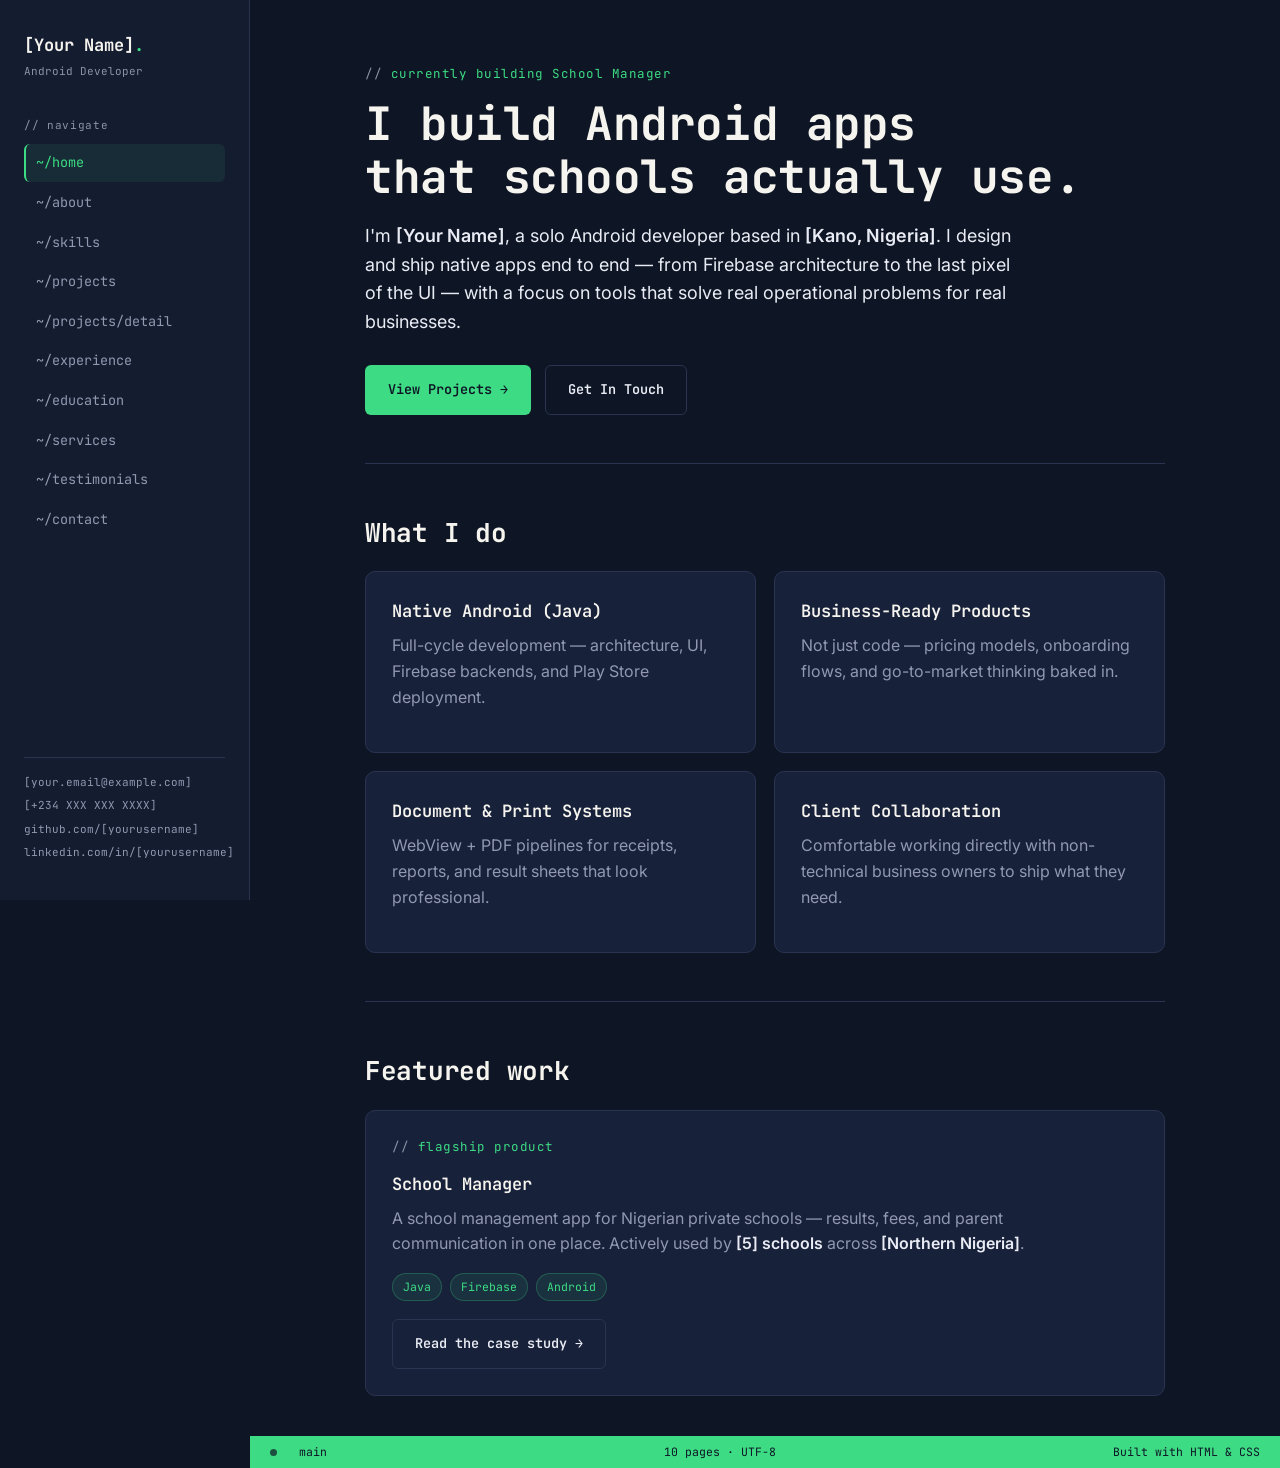
==== index.html @ 40fee4c9 "Initial commit Created from https://vercel.com/new" ====
<!DOCTYPE html>
<html lang="en">
<head>
<meta charset="UTF-8">
<meta name="viewport" content="width=device-width, initial-scale=1.0">
<title>[Your Name] — Android Developer</title>
<link rel="stylesheet" href="style.css">
</head>
<body>

<div class="topnav">
  <div class="brand">[Y]<span>.</span></div>
  <div class="topnav-links">
    <a href="index.html" class="active">Home</a>
    <a href="about.html">About</a>
    <a href="skills.html">Skills</a>
    <a href="projects.html">Projects</a>
    <a href="experience.html">Experience</a>
    <a href="education.html">Education</a>
    <a href="services.html">Services</a>
    <a href="testimonials.html">Testimonials</a>
    <a href="contact.html">Contact</a>
  </div>
</div>

<div class="shell">

  <aside class="sidebar">
    <div class="brand">[Your Name]<span>.</span></div>
    <div class="brand-sub">Android Developer</div>

    <div class="nav-label">// navigate</div>
    <nav class="nav-list">
      <a href="index.html" class="active">~/home</a>
      <a href="about.html">~/about</a>
      <a href="skills.html">~/skills</a>
      <a href="projects.html">~/projects</a>
      <a href="project-detail.html">~/projects/detail</a>
      <a href="experience.html">~/experience</a>
      <a href="education.html">~/education</a>
      <a href="services.html">~/services</a>
      <a href="testimonials.html">~/testimonials</a>
      <a href="contact.html">~/contact</a>
    </nav>

    <div class="sidebar-foot">
      <a href="mailto:[your.email@example.com]">[your.email@example.com]</a>
      <a href="tel:[+234XXXXXXXXXX]">[+234 XXX XXX XXXX]</a>
      <a href="[https://github.com/yourusername]">github.com/[yourusername]</a>
      <a href="[https://linkedin.com/in/yourusername]">linkedin.com/in/[yourusername]</a>
    </div>
  </aside>

  <div class="main">
    <div class="content">

      <div class="eyebrow">currently building School Manager</div>
      <h1>I build Android apps<br>that schools actually use.</h1>
      <p class="lede">
        I'm <strong>[Your Name]</strong>, a solo Android developer based in <strong>[Kano, Nigeria]</strong>.
        I design and ship native apps end to end — from Firebase architecture to the
        last pixel of the UI — with a focus on tools that solve real operational
        problems for real businesses.
      </p>

      <div class="btn-row">
        <a href="projects.html" class="btn btn-primary">View Projects →</a>
        <a href="contact.html" class="btn btn-ghost">Get In Touch</a>
      </div>

      <hr class="divider">

      <h2>What I do</h2>
      <div class="card-grid">
        <div class="card">
          <h3>Native Android (Java)</h3>
          <p>Full-cycle development — architecture, UI, Firebase backends, and Play Store deployment.</p>
        </div>
        <div class="card">
          <h3>Business-Ready Products</h3>
          <p>Not just code — pricing models, onboarding flows, and go-to-market thinking baked in.</p>
        </div>
        <div class="card">
          <h3>Document &amp; Print Systems</h3>
          <p>WebView + PDF pipelines for receipts, reports, and result sheets that look professional.</p>
        </div>
        <div class="card">
          <h3>Client Collaboration</h3>
          <p>Comfortable working directly with non-technical business owners to ship what they need.</p>
        </div>
      </div>

      <hr class="divider">

      <h2>Featured work</h2>
      <div class="card">
        <div class="eyebrow">flagship product</div>
        <h3>School Manager</h3>
        <p>
          A school management app for Nigerian private schools — results, fees, and
          parent communication in one place. Actively used by <strong>[5] schools</strong>
          across <strong>[Northern Nigeria]</strong>.
        </p>
        <div class="tag-row">
          <span class="tag">Java</span>
          <span class="tag">Firebase</span>
          <span class="tag">Android</span>
        </div>
        <div class="btn-row" style="margin-top:18px;">
          <a href="project-detail.html" class="btn btn-ghost">Read the case study →</a>
        </div>
      </div>

    </div>

    <div class="statusbar">
      <div class="seg"><span class="dot"></span>main</div>
      <div class="seg">10 pages · UTF-8</div>
      <div class="seg">Built with HTML &amp; CSS</div>
    </div>
  </div>

</div>

</body>
</html>
---- style.css ----
/* =========================================================
   Portfolio Design System — "IDE Sidebar" identity
   Fonts: JetBrains Mono (display/labels) + Inter (body)
   ========================================================= */

@import url('https://fonts.googleapis.com/css2?family=JetBrains+Mono:wght@400;500;600;700;800&family=Inter:wght@400;500;600;700&display=swap');

:root{
  --ink:        #0E1525;
  --ink-soft:   #141C30;
  --panel:      #18213A;
  --line:       #2A3450;
  --paper:      #F6F4EE;
  --paper-dim:  #EAE7DD;
  --text:       #E9ECF4;
  --text-dim:   #9099B0;
  --muted:      #8C93A6;
  --green:      #3DDC84;
  --green-dim:  #2BAE68;
  --amber:      #E8A33D;

  --mono: 'JetBrains Mono', 'Courier New', monospace;
  --sans: 'Inter', -apple-system, BlinkMacSystemFont, 'Segoe UI', sans-serif;

  --sidebar-w: 250px;
}

*{ box-sizing: border-box; margin:0; padding:0; }

html{ scroll-behavior: smooth; }

body{
  background: var(--ink);
  color: var(--text);
  font-family: var(--sans);
  font-size: 16px;
  line-height: 1.6;
  -webkit-font-smoothing: antialiased;
}

a{ color: inherit; text-decoration: none; }
ul{ list-style: none; }
img{ max-width: 100%; display: block; }

:focus-visible{
  outline: 2px solid var(--green);
  outline-offset: 3px;
}

/* ---------- Layout shell ---------- */

.shell{
  display: flex;
  min-height: 100vh;
}

/* ---------- Sidebar (desktop) / Top nav (mobile) ---------- */

.sidebar{
  width: var(--sidebar-w);
  flex-shrink: 0;
  background: var(--ink-soft);
  border-right: 1px solid var(--line);
  padding: 32px 24px;
  position: sticky;
  top: 0;
  height: 100vh;
  overflow-y: auto;
  display: flex;
  flex-direction: column;
}

.brand{
  font-family: var(--mono);
  font-weight: 700;
  font-size: 17px;
  color: var(--paper);
  margin-bottom: 4px;
}
.brand span{ color: var(--green); }

.brand-sub{
  font-family: var(--mono);
  font-size: 11px;
  color: var(--muted);
  margin-bottom: 36px;
}

.nav-label{
  font-family: var(--mono);
  font-size: 11px;
  color: var(--muted);
  letter-spacing: .06em;
  margin-bottom: 10px;
}

.nav-list{
  display: flex;
  flex-direction: column;
  gap: 2px;
  margin-bottom: 28px;
}

.nav-list a{
  font-family: var(--mono);
  font-size: 13.5px;
  color: var(--text-dim);
  padding: 8px 10px;
  border-radius: 6px;
  border-left: 2px solid transparent;
  transition: background .15s ease, color .15s ease, border-color .15s ease;
}

.nav-list a:hover{
  background: rgba(61,220,132,0.06);
  color: var(--text);
}

.nav-list a.active{
  color: var(--green);
  border-left-color: var(--green);
  background: rgba(61,220,132,0.08);
}

.sidebar-foot{
  margin-top: auto;
  font-family: var(--mono);
  font-size: 11px;
  color: var(--muted);
  border-top: 1px solid var(--line);
  padding-top: 16px;
}

.sidebar-foot a{
  display: block;
  margin-bottom: 6px;
  color: var(--text-dim);
}
.sidebar-foot a:hover{ color: var(--green); }

/* Mobile top nav */
.topnav{
  display: none;
}

/* ---------- Main column ---------- */

.main{
  flex: 1;
  min-width: 0;
  display: flex;
  flex-direction: column;
}

.content{
  flex: 1;
  width: 100%;
  max-width: 880px;
  margin: 0 auto;
  padding: 64px 40px 40px;
}

/* ---------- Status bar (signature element) ---------- */

.statusbar{
  font-family: var(--mono);
  font-size: 11.5px;
  color: var(--ink);
  background: var(--green);
  display: flex;
  align-items: center;
  justify-content: space-between;
  padding: 7px 20px;
  gap: 12px;
}

.statusbar .seg{ display: flex; align-items: center; gap: 16px; }
.statusbar .dot{
  display:inline-block; width:7px; height:7px; border-radius:50%;
  background: var(--ink); margin-right:6px; opacity:.7;
}

/* ---------- Typography helpers ---------- */

.eyebrow{
  font-family: var(--mono);
  font-size: 12.5px;
  color: var(--green);
  letter-spacing: .04em;
  margin-bottom: 14px;
}
.eyebrow::before{ content: "// "; color: var(--muted); }

h1{
  font-family: var(--mono);
  font-weight: 700;
  font-size: clamp(32px, 4vw, 46px);
  line-height: 1.15;
  color: var(--paper);
  letter-spacing: -0.01em;
  margin-bottom: 18px;
}

h2{
  font-family: var(--mono);
  font-weight: 700;
  font-size: 26px;
  color: var(--paper);
  margin: 48px 0 18px;
  letter-spacing: -0.01em;
}

h2:first-of-type{ margin-top: 0; }

h3{
  font-family: var(--mono);
  font-weight: 600;
  font-size: 17px;
  color: var(--paper);
  margin-bottom: 8px;
}

p{ color: var(--text-dim); margin-bottom: 16px; max-width: 65ch; }

.lede{
  font-size: 18px;
  color: var(--text);
  max-width: 60ch;
}

strong{ color: var(--text); font-weight: 600; }

/* ---------- Buttons ---------- */

.btn{
  display: inline-flex;
  align-items: center;
  gap: 8px;
  font-family: var(--mono);
  font-size: 13.5px;
  font-weight: 600;
  padding: 13px 22px;
  border-radius: 6px;
  border: 1px solid transparent;
  transition: transform .12s ease, background .15s ease, border-color .15s ease;
}

.btn:hover{ transform: translateY(-1px); }

.btn-primary{
  background: var(--green);
  color: var(--ink);
}
.btn-primary:hover{ background: var(--green-dim); }

.btn-ghost{
  border-color: var(--line);
  color: var(--text);
}
.btn-ghost:hover{ border-color: var(--green); color: var(--green); }

.btn-row{ display:flex; gap:14px; flex-wrap:wrap; margin-top: 28px; }

/* ---------- Cards ---------- */

.card{
  background: var(--panel);
  border: 1px solid var(--line);
  border-radius: 10px;
  padding: 26px;
}

.card-grid{
  display: grid;
  grid-template-columns: repeat(2, 1fr);
  gap: 18px;
  margin-bottom: 8px;
}

.tag-row{ display:flex; flex-wrap:wrap; gap:8px; margin-top: 14px; }

.tag{
  font-family: var(--mono);
  font-size: 11.5px;
  color: var(--green);
  background: rgba(61,220,132,0.09);
  border: 1px solid rgba(61,220,132,0.25);
  padding: 4px 10px;
  border-radius: 20px;
}

/* ---------- Lists with markers ---------- */

.kv-list{ display:flex; flex-direction:column; gap: 14px; }
.kv-row{
  display:flex; justify-content:space-between; gap: 20px;
  padding-bottom: 14px; border-bottom: 1px solid var(--line);
}
.kv-row .k{ font-family: var(--mono); color: var(--muted); font-size: 13px; white-space:nowrap; }
.kv-row .v{ color: var(--text); text-align:right; }

/* ---------- Timeline (Experience/Education) ---------- */

.timeline{ display:flex; flex-direction:column; }

.tl-item{
  position: relative;
  padding: 0 0 36px 28px;
  border-left: 1px solid var(--line);
}
.tl-item:last-child{ border-left-color: transparent; padding-bottom: 0; }

.tl-item::before{
  content:"";
  position:absolute; left:-5px; top:4px;
  width:9px; height:9px; border-radius:50%;
  background: var(--green);
  box-shadow: 0 0 0 4px var(--ink-soft);
}

.tl-period{
  font-family: var(--mono);
  font-size: 11.5px;
  color: var(--muted);
  margin-bottom: 6px;
  display:block;
}

/* ---------- Section divider ---------- */

.divider{
  border: none;
  border-top: 1px solid var(--line);
  margin: 48px 0;
}

/* ---------- Project hero image placeholder ---------- */

.shot{
  width: 100%;
  aspect-ratio: 16/10;
  border-radius: 10px;
  border: 1px solid var(--line);
  background: var(--ink-soft);
  display:flex; align-items:center; justify-content:center;
  color: var(--muted);
  font-family: var(--mono);
  font-size: 12.5px;
  margin: 18px 0 6px;
  overflow: hidden;
}
.shot img{ width:100%; height:100%; object-fit: cover; }

.shot-row{ display:grid; grid-template-columns: 1fr 1fr; gap: 14px; }

/* ---------- Avatar placeholder ---------- */

.avatar{
  width: 96px; height: 96px;
  border-radius: 50%;
  background: var(--ink-soft);
  border: 1px solid var(--line);
  display:flex; align-items:center; justify-content:center;
  color: var(--muted);
  font-family: var(--mono);
  font-size: 11px;
  margin-bottom: 22px;
  overflow: hidden;
}
.avatar img{ width:100%; height:100%; object-fit: cover; }

/* ---------- Forms ---------- */

.field{ margin-bottom: 20px; }
.field label{
  display:block;
  font-family: var(--mono);
  font-size: 12px;
  color: var(--muted);
  margin-bottom: 8px;
}
.field input, .field textarea{
  width:100%;
  background: var(--ink-soft);
  border: 1px solid var(--line);
  border-radius: 6px;
  padding: 12px 14px;
  color: var(--text);
  font-family: var(--sans);
  font-size: 14.5px;
}
.field input:focus, .field textarea:focus{
  outline: 2px solid var(--green);
  outline-offset: 1px;
  border-color: var(--green);
}
.field textarea{ resize: vertical; min-height: 130px; }

/* ---------- Testimonial ---------- */

.quote{
  font-family: var(--mono);
  font-size: 12px;
  color: var(--green);
  margin-bottom: 10px;
}
.quote-text{
  color: var(--text);
  font-size: 16px;
  margin-bottom: 14px;
}
.quote-who{ font-family: var(--mono); font-size: 12.5px; color: var(--muted); }
.quote-who strong{ color: var(--text); }

/* ---------- Responsive ---------- */

@media (max-width: 860px){
  .card-grid, .shot-row{ grid-template-columns: 1fr; }
}

@media (max-width: 760px){
  .shell{ flex-direction: column; }

  .sidebar{ display:none; }

  .topnav{
    display:flex;
    align-items:center;
    justify-content: space-between;
    background: var(--ink-soft);
    border-bottom: 1px solid var(--line);
    padding: 16px 20px;
    position: sticky; top:0; z-index:10;
  }
  .topnav .brand{ margin:0; font-size:15px; }
  .topnav-links{
    display:flex; gap:14px; overflow-x:auto;
    font-family: var(--mono); font-size:12px;
  }
  .topnav-links a{ color: var(--text-dim); white-space:nowrap; }
  .topnav-links a.active{ color: var(--green); }

  .content{ padding: 36px 22px; }

  .statusbar{ flex-wrap:wrap; }
}
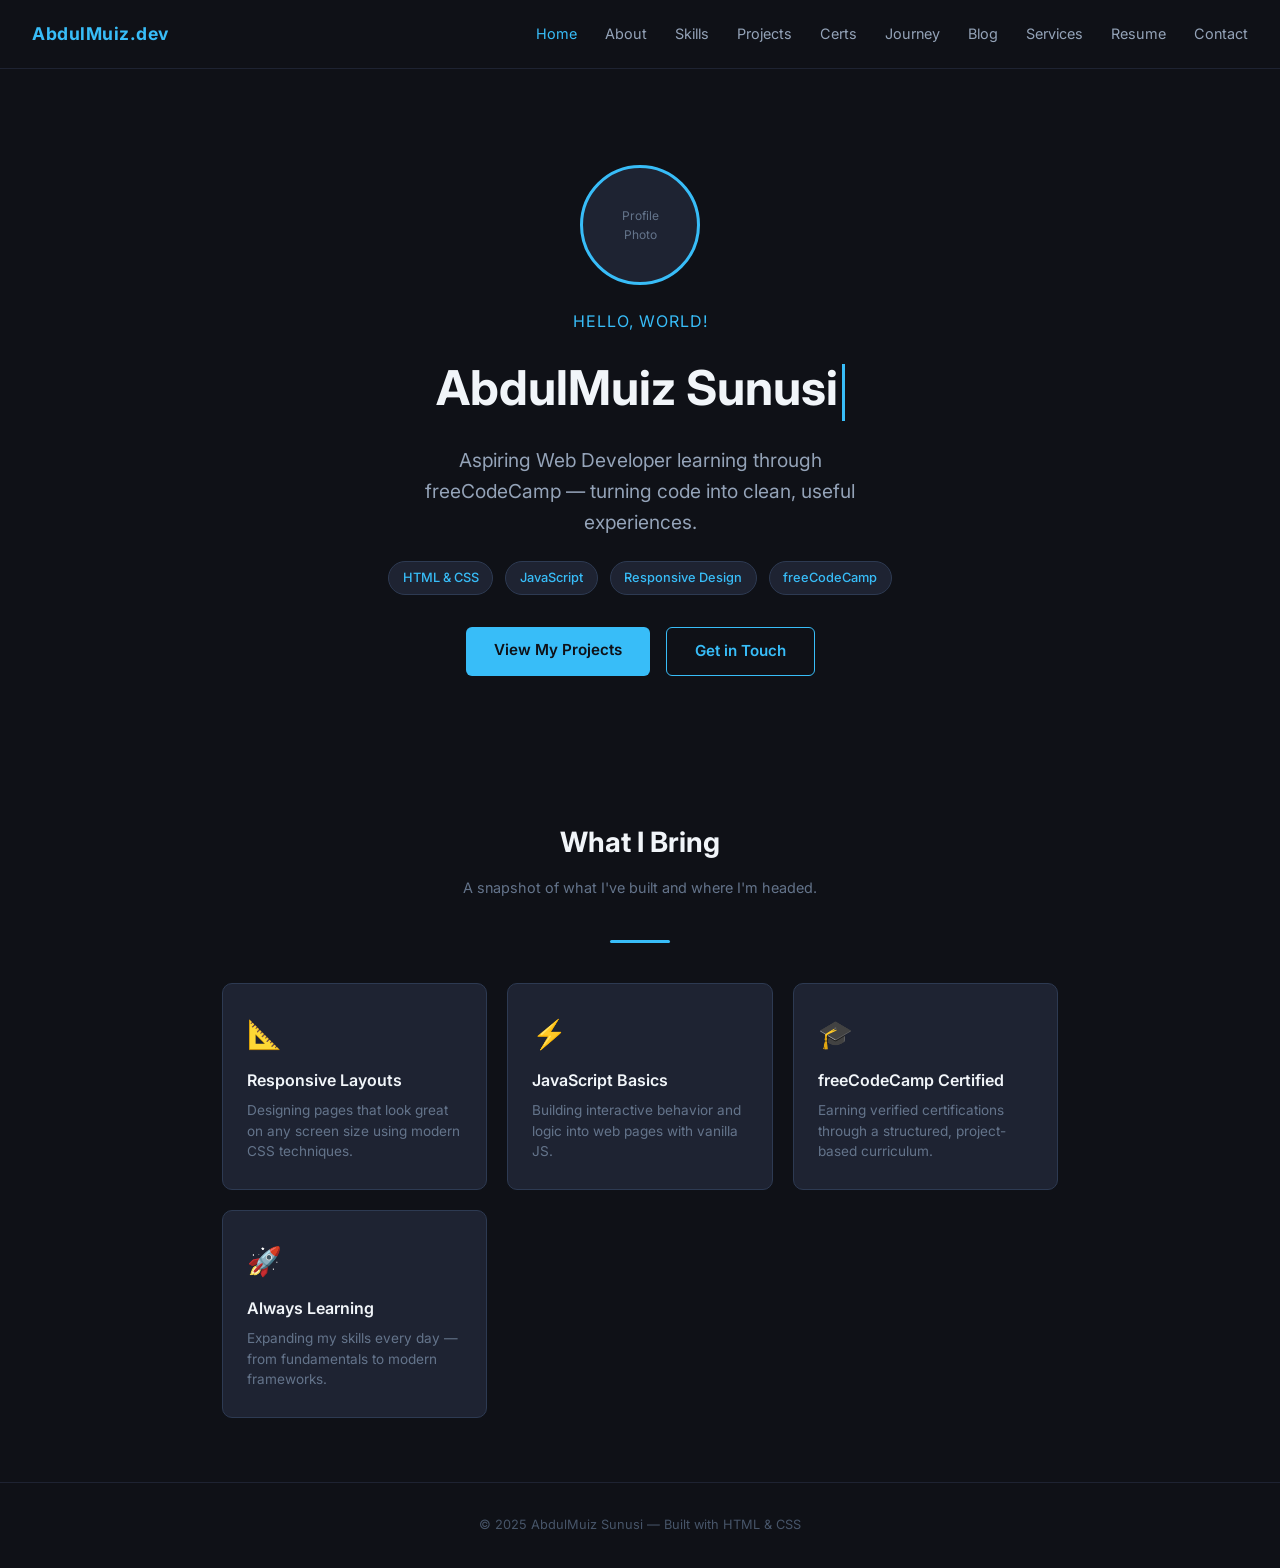
==== commit c9c74a34: "update files" ====
--- a/index.html
+++ b/index.html
@@ -1,126 +1,334 @@
 <!DOCTYPE html>
 <html lang="en">
 <head>
-<meta charset="UTF-8">
-<meta name="viewport" content="width=device-width, initial-scale=1.0">
-<title>[Your Name] — Android Developer</title>
-<link rel="stylesheet" href="style.css">
+  <meta charset="UTF-8" />
+  <meta name="viewport" content="width=device-width, initial-scale=1.0" />
+  <title>AbdulMuiz Sunusi | Web Developer</title>
+  <link href="https://fonts.googleapis.com/css2?family=Inter:wght@400;500;600;700&display=swap" rel="stylesheet" />
+
+  <style>
+    /* ── Reset & Base ── */
+    *, *::before, *::after { box-sizing: border-box; margin: 0; padding: 0; }
+
+    body {
+      font-family: 'Inter', sans-serif;
+      background-color: #0f1117;
+      color: #e2e8f0;
+      line-height: 1.6;
+    }
+
+    a { color: inherit; text-decoration: none; }
+
+    /* ── Navigation ── */
+    nav {
+      display: flex;
+      justify-content: space-between;
+      align-items: center;
+      padding: 1.25rem 2rem;
+      border-bottom: 1px solid #1e2332;
+      position: sticky;
+      top: 0;
+      background-color: #0f1117;
+      z-index: 100;
+    }
+
+    .nav-logo {
+      font-weight: 700;
+      font-size: 1.1rem;
+      color: #38bdf8;
+      letter-spacing: 0.5px;
+    }
+
+    .nav-links {
+      display: flex;
+      gap: 1.75rem;
+      list-style: none;
+    }
+
+    .nav-links a {
+      font-size: 0.9rem;
+      color: #94a3b8;
+      transition: color 0.2s;
+    }
+
+    .nav-links a:hover,
+    .nav-links a.active { color: #38bdf8; }
+
+    /* ── Hero Section ── */
+    .hero {
+      display: flex;
+      flex-direction: column;
+      align-items: center;
+      justify-content: center;
+      text-align: center;
+      padding: 6rem 2rem 5rem;
+      gap: 1.5rem;
+    }
+
+    /* Profile image placeholder */
+    .profile-img {
+      width: 120px;
+      height: 120px;
+      border-radius: 50%;
+      border: 3px solid #38bdf8;
+      background-color: #1e2332;
+      display: flex;
+      align-items: center;
+      justify-content: center;
+      font-size: 0.75rem;
+      color: #64748b;
+      text-align: center;
+      overflow: hidden;
+    }
+
+    .hero-greeting {
+      font-size: 1rem;
+      color: #38bdf8;
+      letter-spacing: 1px;
+      text-transform: uppercase;
+    }
+
+    .hero-name {
+      font-size: 3rem;
+      font-weight: 700;
+      color: #f1f5f9;
+      line-height: 1.2;
+    }
+
+    .hero-title {
+      font-size: 1.2rem;
+      color: #94a3b8;
+      max-width: 500px;
+    }
+
+    /* Blinking cursor — the signature element */
+    .cursor {
+      display: inline-block;
+      width: 3px;
+      height: 1.2em;
+      background-color: #38bdf8;
+      margin-left: 4px;
+      vertical-align: middle;
+      animation: blink 1s step-end infinite;
+    }
+
+    @keyframes blink {
+      0%, 100% { opacity: 1; }
+      50%       { opacity: 0; }
+    }
+
+    .hero-badges {
+      display: flex;
+      gap: 0.75rem;
+      flex-wrap: wrap;
+      justify-content: center;
+    }
+
+    .badge {
+      background-color: #1e2332;
+      color: #38bdf8;
+      border: 1px solid #2d3a52;
+      padding: 0.35rem 0.85rem;
+      border-radius: 999px;
+      font-size: 0.8rem;
+      font-weight: 500;
+    }
+
+    .hero-cta {
+      display: flex;
+      gap: 1rem;
+      flex-wrap: wrap;
+      justify-content: center;
+      margin-top: 0.5rem;
+    }
+
+    .btn-primary {
+      background-color: #38bdf8;
+      color: #0f1117;
+      padding: 0.7rem 1.75rem;
+      border-radius: 6px;
+      font-weight: 600;
+      font-size: 0.95rem;
+      transition: background-color 0.2s;
+    }
+
+    .btn-primary:hover { background-color: #7dd3fc; }
+
+    .btn-secondary {
+      border: 1px solid #38bdf8;
+      color: #38bdf8;
+      padding: 0.7rem 1.75rem;
+      border-radius: 6px;
+      font-weight: 600;
+      font-size: 0.95rem;
+      transition: background-color 0.2s, color 0.2s;
+    }
+
+    .btn-secondary:hover {
+      background-color: #38bdf8;
+      color: #0f1117;
+    }
+
+    /* ── Divider ── */
+    .divider {
+      width: 60px;
+      height: 3px;
+      background-color: #38bdf8;
+      margin: 0 auto 2.5rem;
+      border-radius: 2px;
+    }
+
+    /* ── Section ── */
+    section {
+      max-width: 900px;
+      margin: 0 auto;
+      padding: 4rem 2rem;
+    }
+
+    .section-title {
+      text-align: center;
+      font-size: 1.75rem;
+      font-weight: 700;
+      color: #f1f5f9;
+      margin-bottom: 0.75rem;
+    }
+
+    .section-sub {
+      text-align: center;
+      color: #64748b;
+      font-size: 0.9rem;
+      margin-bottom: 2.5rem;
+    }
+
+    /* ── Highlights Grid ── */
+    .highlights {
+      display: grid;
+      grid-template-columns: repeat(auto-fit, minmax(220px, 1fr));
+      gap: 1.25rem;
+    }
+
+    .card {
+      background-color: #1e2332;
+      border: 1px solid #2d3a52;
+      border-radius: 10px;
+      padding: 1.75rem 1.5rem;
+      transition: border-color 0.2s;
+    }
+
+    .card:hover { border-color: #38bdf8; }
+
+    .card-icon {
+      font-size: 1.75rem;
+      margin-bottom: 0.75rem;
+    }
+
+    .card h3 {
+      font-size: 1rem;
+      font-weight: 600;
+      color: #f1f5f9;
+      margin-bottom: 0.4rem;
+    }
+
+    .card p {
+      font-size: 0.85rem;
+      color: #64748b;
+      line-height: 1.5;
+    }
+
+    /* ── Footer ── */
+    footer {
+      text-align: center;
+      padding: 2rem;
+      border-top: 1px solid #1e2332;
+      font-size: 0.8rem;
+      color: #475569;
+    }
+
+    /* ── Responsive ── */
+    @media (max-width: 600px) {
+      .hero-name { font-size: 2rem; }
+      .nav-links  { gap: 1rem; }
+    }
+  </style>
 </head>
 <body>
 
-<div class="topnav">
-  <div class="brand">[Y]<span>.</span></div>
-  <div class="topnav-links">
-    <a href="index.html" class="active">Home</a>
-    <a href="about.html">About</a>
-    <a href="skills.html">Skills</a>
-    <a href="projects.html">Projects</a>
-    <a href="experience.html">Experience</a>
-    <a href="education.html">Education</a>
-    <a href="services.html">Services</a>
-    <a href="testimonials.html">Testimonials</a>
-    <a href="contact.html">Contact</a>
-  </div>
-</div>
-
-<div class="shell">
-
-  <aside class="sidebar">
-    <div class="brand">[Your Name]<span>.</span></div>
-    <div class="brand-sub">Android Developer</div>
-
-    <div class="nav-label">// navigate</div>
-    <nav class="nav-list">
-      <a href="index.html" class="active">~/home</a>
-      <a href="about.html">~/about</a>
-      <a href="skills.html">~/skills</a>
-      <a href="projects.html">~/projects</a>
-      <a href="project-detail.html">~/projects/detail</a>
-      <a href="experience.html">~/experience</a>
-      <a href="education.html">~/education</a>
-      <a href="services.html">~/services</a>
-      <a href="testimonials.html">~/testimonials</a>
-      <a href="contact.html">~/contact</a>
-    </nav>
-
-    <div class="sidebar-foot">
-      <a href="mailto:[your.email@example.com]">[your.email@example.com]</a>
-      <a href="tel:[+234XXXXXXXXXX]">[+234 XXX XXX XXXX]</a>
-      <a href="[https://github.com/yourusername]">github.com/[yourusername]</a>
-      <a href="[https://linkedin.com/in/yourusername]">linkedin.com/in/[yourusername]</a>
+  <!-- Navigation -->
+  <nav>
+    <span class="nav-logo">AbdulMuiz.dev</span>
+    <ul class="nav-links">
+      <li><a href="index.html" class="active">Home</a></li>
+      <li><a href="about.html">About</a></li>
+      <li><a href="skills.html">Skills</a></li>
+      <li><a href="projects.html">Projects</a></li>
+      <li><a href="certifications.html">Certs</a></li>
+      <li><a href="journey.html">Journey</a></li>
+      <li><a href="blog.html">Blog</a></li>
+      <li><a href="services.html">Services</a></li>
+      <li><a href="resume.html">Resume</a></li>
+      <li><a href="contact.html">Contact</a></li>
+    </ul>
+  </nav>
+
+  <!-- Hero -->
+  <div class="hero">
+    <!-- Replace src with your actual profile photo -->
+    <div class="profile-img">Profile<br>Photo</div>
+
+    <p class="hero-greeting">Hello, World!</p>
+    <h1 class="hero-name">AbdulMuiz Sunusi<span class="cursor"></span></h1>
+    <p class="hero-title">
+      Aspiring Web Developer learning through freeCodeCamp —
+      turning code into clean, useful experiences.
+    </p>
+
+    <div class="hero-badges">
+      <span class="badge">HTML &amp; CSS</span>
+      <span class="badge">JavaScript</span>
+      <span class="badge">Responsive Design</span>
+      <span class="badge">freeCodeCamp</span>
     </div>
-  </aside>
-
-  <div class="main">
-    <div class="content">
-
-      <div class="eyebrow">currently building School Manager</div>
-      <h1>I build Android apps<br>that schools actually use.</h1>
-      <p class="lede">
-        I'm <strong>[Your Name]</strong>, a solo Android developer based in <strong>[Kano, Nigeria]</strong>.
-        I design and ship native apps end to end — from Firebase architecture to the
-        last pixel of the UI — with a focus on tools that solve real operational
-        problems for real businesses.
-      </p>
-
-      <div class="btn-row">
-        <a href="projects.html" class="btn btn-primary">View Projects →</a>
-        <a href="contact.html" class="btn btn-ghost">Get In Touch</a>
-      </div>
-
-      <hr class="divider">
-
-      <h2>What I do</h2>
-      <div class="card-grid">
-        <div class="card">
-          <h3>Native Android (Java)</h3>
-          <p>Full-cycle development — architecture, UI, Firebase backends, and Play Store deployment.</p>
-        </div>
-        <div class="card">
-          <h3>Business-Ready Products</h3>
-          <p>Not just code — pricing models, onboarding flows, and go-to-market thinking baked in.</p>
-        </div>
-        <div class="card">
-          <h3>Document &amp; Print Systems</h3>
-          <p>WebView + PDF pipelines for receipts, reports, and result sheets that look professional.</p>
-        </div>
-        <div class="card">
-          <h3>Client Collaboration</h3>
-          <p>Comfortable working directly with non-technical business owners to ship what they need.</p>
-        </div>
-      </div>
-
-      <hr class="divider">
-
-      <h2>Featured work</h2>
-      <div class="card">
-        <div class="eyebrow">flagship product</div>
-        <h3>School Manager</h3>
-        <p>
-          A school management app for Nigerian private schools — results, fees, and
-          parent communication in one place. Actively used by <strong>[5] schools</strong>
-          across <strong>[Northern Nigeria]</strong>.
-        </p>
-        <div class="tag-row">
-          <span class="tag">Java</span>
-          <span class="tag">Firebase</span>
-          <span class="tag">Android</span>
-        </div>
-        <div class="btn-row" style="margin-top:18px;">
-          <a href="project-detail.html" class="btn btn-ghost">Read the case study →</a>
-        </div>
-      </div>
-
-    </div>
-
-    <div class="statusbar">
-      <div class="seg"><span class="dot"></span>main</div>
-      <div class="seg">10 pages · UTF-8</div>
-      <div class="seg">Built with HTML &amp; CSS</div>
+
+    <div class="hero-cta">
+      <a href="projects.html" class="btn-primary">View My Projects</a>
+      <a href="contact.html" class="btn-secondary">Get in Touch</a>
     </div>
   </div>
 
-</div>
+  <!-- Highlights -->
+  <section>
+    <h2 class="section-title">What I Bring</h2>
+    <p class="section-sub">A snapshot of what I've built and where I'm headed.</p>
+    <div class="divider"></div>
+
+    <div class="highlights">
+      <div class="card">
+        <div class="card-icon">📐</div>
+        <h3>Responsive Layouts</h3>
+        <p>Designing pages that look great on any screen size using modern CSS techniques.</p>
+      </div>
+      <div class="card">
+        <div class="card-icon">⚡</div>
+        <h3>JavaScript Basics</h3>
+        <p>Building interactive behavior and logic into web pages with vanilla JS.</p>
+      </div>
+      <div class="card">
+        <div class="card-icon">🎓</div>
+        <h3>freeCodeCamp Certified</h3>
+        <p>Earning verified certifications through a structured, project-based curriculum.</p>
+      </div>
+      <div class="card">
+        <div class="card-icon">🚀</div>
+        <h3>Always Learning</h3>
+        <p>Expanding my skills every day — from fundamentals to modern frameworks.</p>
+      </div>
+    </div>
+  </section>
+
+  <!-- Footer -->
+  <footer>
+    &copy; 2025 AbdulMuiz Sunusi — Built with HTML &amp; CSS
+  </footer>
 
 </body>
 </html>
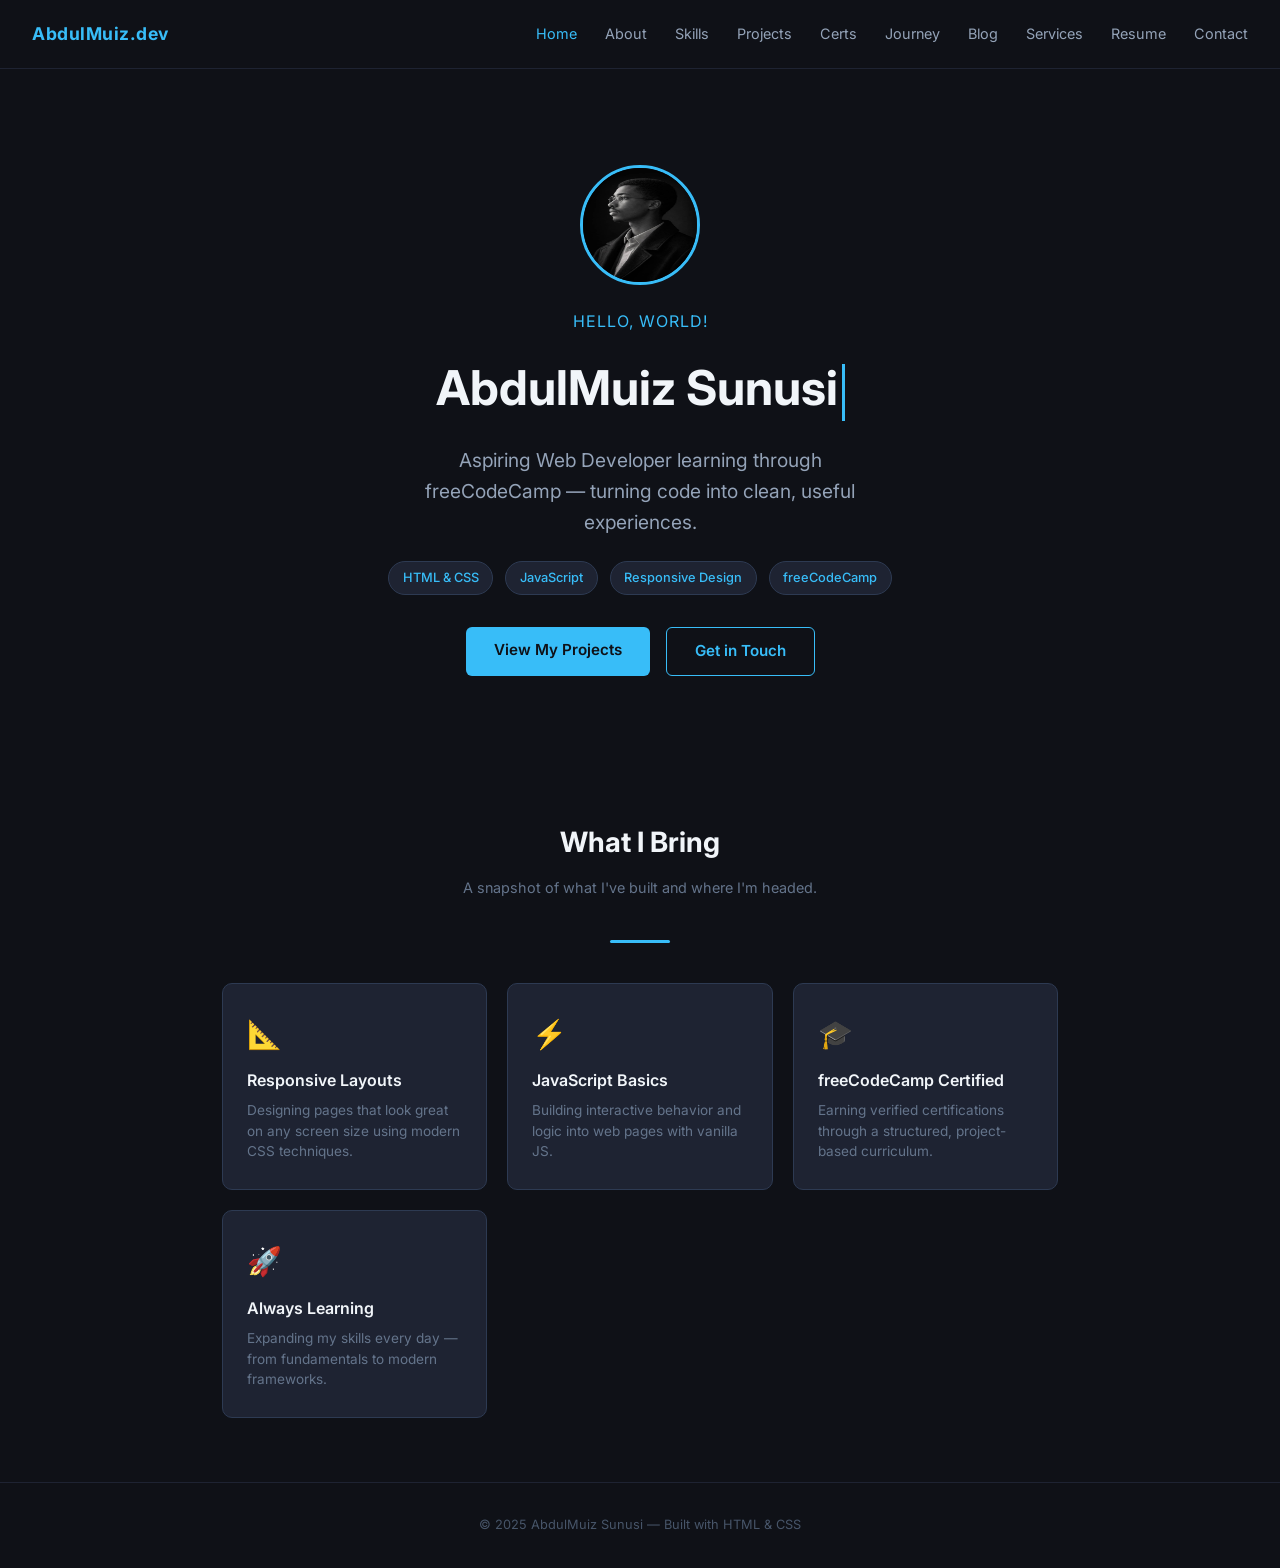
==== commit 266d00e4: "files updates" ====
--- a/index.html
+++ b/index.html
@@ -273,7 +273,7 @@
   <!-- Hero -->
   <div class="hero">
     <!-- Replace src with your actual profile photo -->
-    <div class="profile-img">Profile<br>Photo</div>
+    <img src="photo.jpeg" alt="Profile Photo" class="profile-img">
 
     <p class="hero-greeting">Hello, World!</p>
     <h1 class="hero-name">AbdulMuiz Sunusi<span class="cursor"></span></h1>
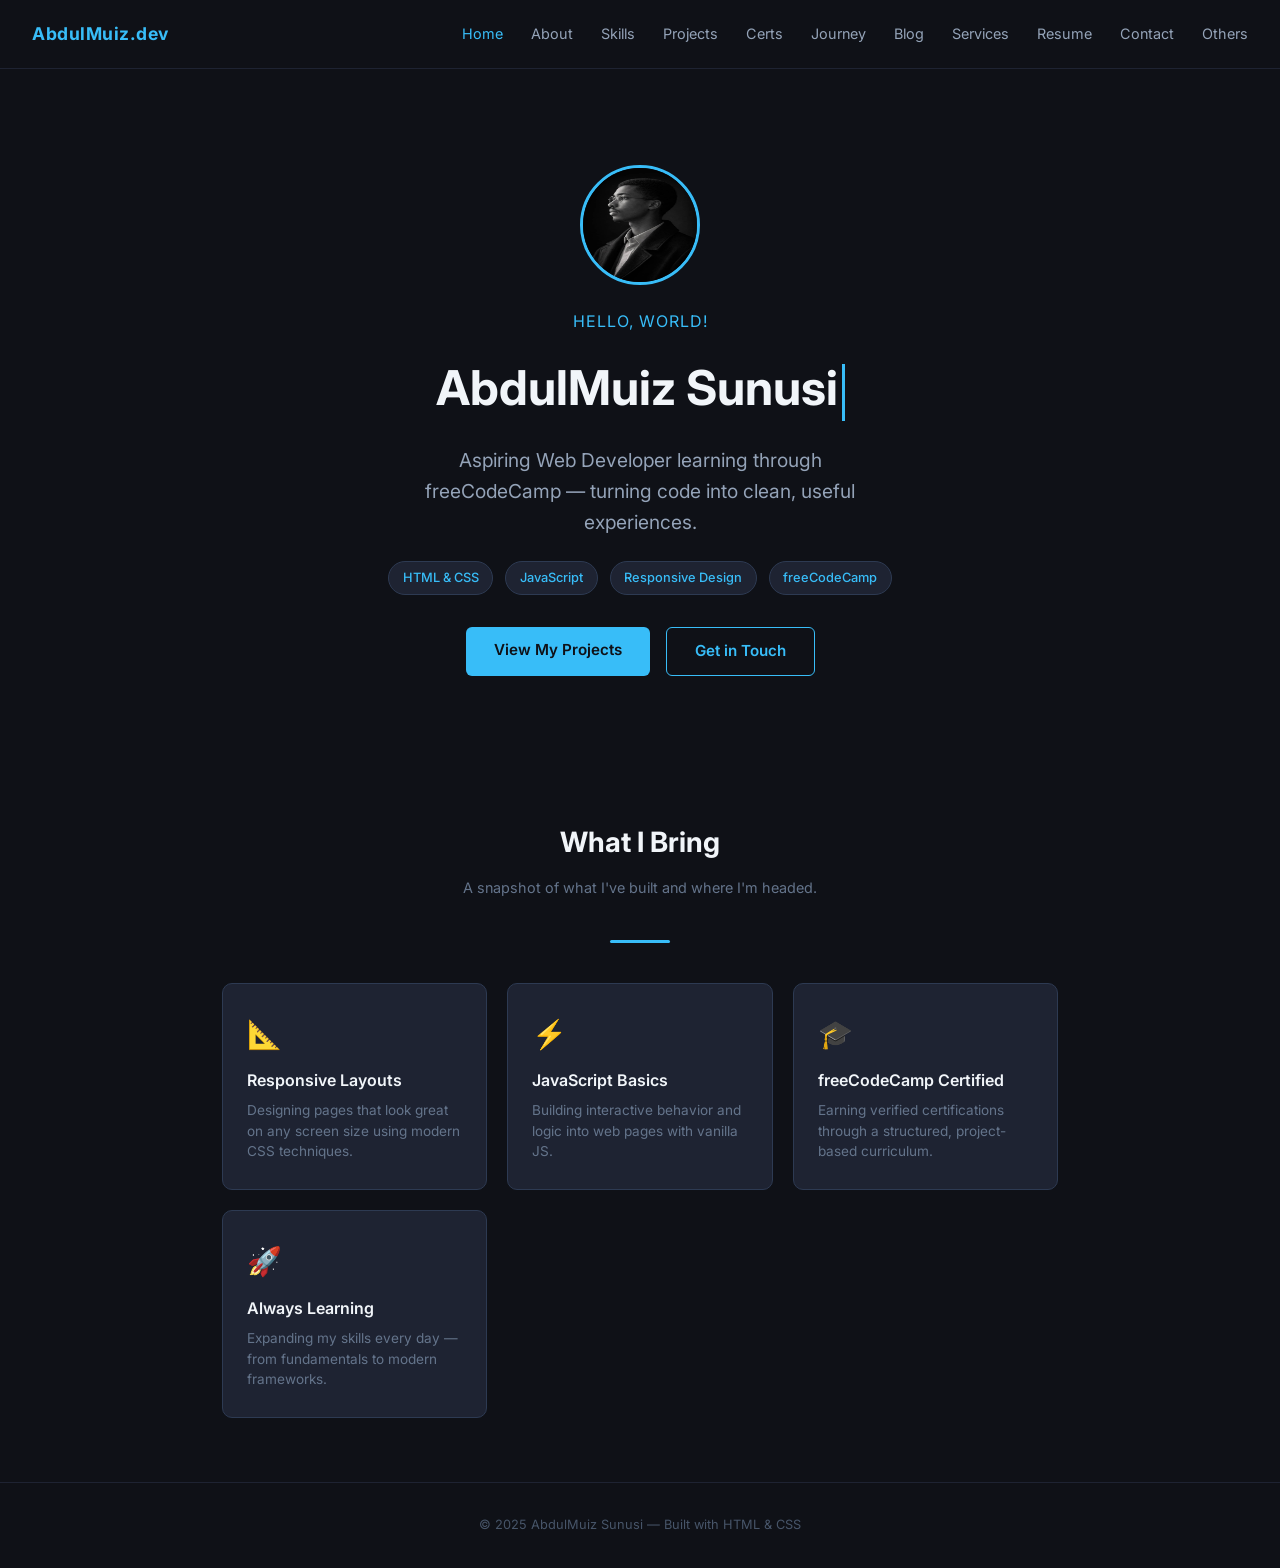
==== commit 2274c736: "Update index.html" ====
--- a/index.html
+++ b/index.html
@@ -267,6 +267,7 @@
       <li><a href="services.html">Services</a></li>
       <li><a href="resume.html">Resume</a></li>
       <li><a href="contact.html">Contact</a></li>
+      <li><a href="others.html">Others</a></li>
     </ul>
   </nav>
 
